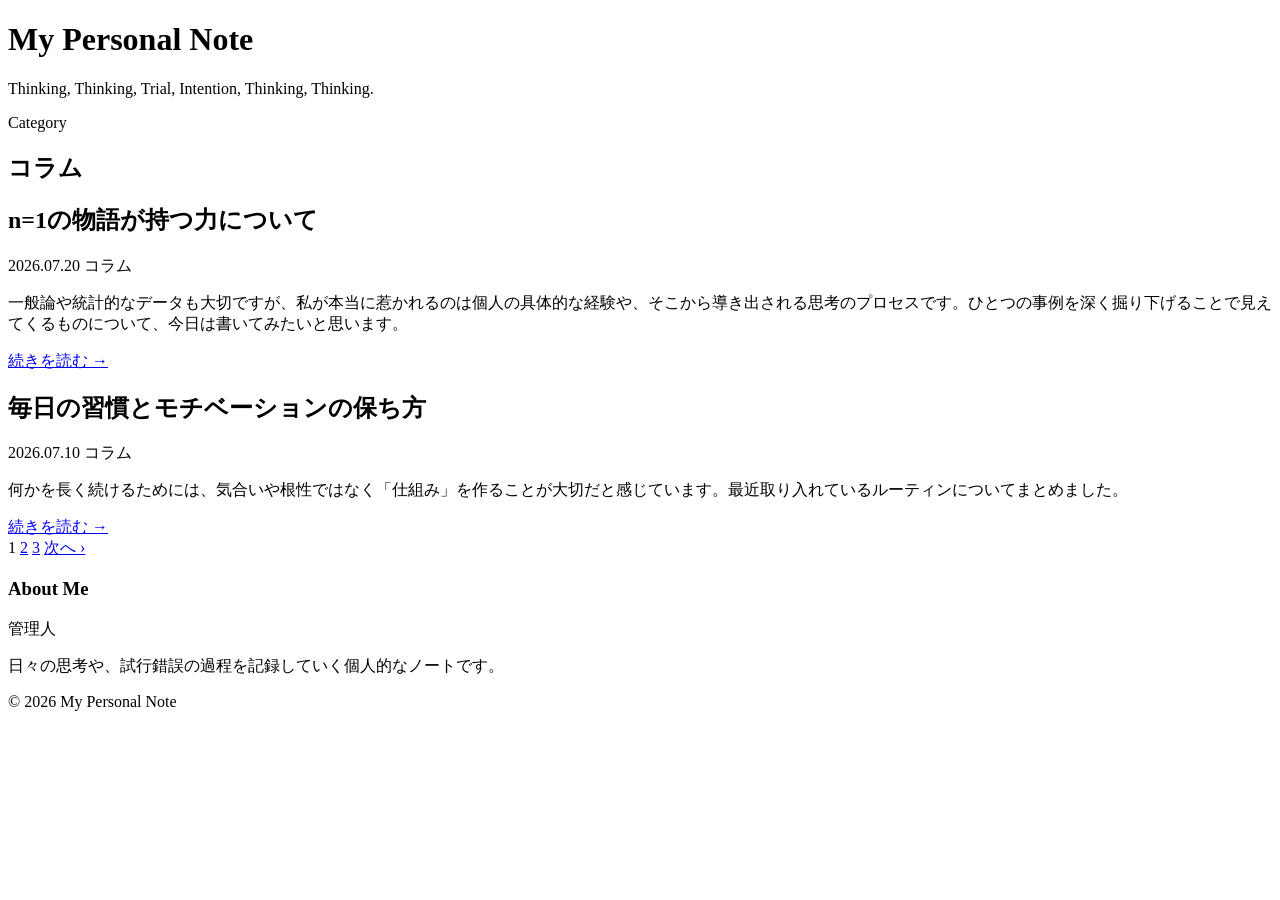
==== category/index.html @ 4e20d375 "URL" ====
<!DOCTYPE html>
<html lang="ja">
<head>
  <meta charset="UTF-8">
  <meta name="viewport" content="width=device-width, initial-scale=1.0">
  <title>カテゴリー: コラム - My Personal Note</title>
  <!-- 【重要】1つ上の階層にある style.css を読み込む -->
  <link rel="stylesheet" href="/testme/category/category.css">
</head>
<body>
  <!-- ヘッダー -->
  <header class="header__01">
    <div class="header-inner__02">
      <!-- 【重要】1つ上の階層にある index.html（トップページ）へ戻る -->
      <h1 class="blog-title__03"><a href="../index.html" style="color: inherit; text-decoration: none;">My Personal Note</a></h1>
      <p class="blog-subtitle__04">Thinking, Thinking, Trial, Intention, Thinking, Thinking.</p>
    </div>
  </header>

  <div class="wrapper__05">
    <!-- メインコンテンツ -->
    <main class="main-content__06">
      
      <!-- カテゴリーページ専用の見出し -->
      <div class="category-header__22">
        <span class="category-label__23">Category</span>
        <h2 class="category-name__24">コラム</h2>
      </div>
      
      <!-- 記事カード1 -->
      <article class="article-card__07">
        <h2 class="article-title__08">n=1の物語が持つ力について</h2>
        <div class="article-meta__09">
          <span class="date__10">2026.07.20</span>
          <span class="category__11">コラム</span>
        </div>
        <p class="article-excerpt__12">
          一般論や統計的なデータも大切ですが、私が本当に惹かれるのは個人の具体的な経験や、そこから導き出される思考のプロセスです。ひとつの事例を深く掘り下げることで見えてくるものについて、今日は書いてみたいと思います。
        </p>
        <a href="/testme/category/article.html" class="read-more__13">続きを読む &rarr;</a>
      </article>

      <!-- 記事カード2 -->
      <article class="article-card__07">
        <h2 class="article-title__08">毎日の習慣とモチベーションの保ち方</h2>
        <div class="article-meta__09">
          <span class="date__10">2026.07.10</span>
          <span class="category__11">コラム</span>
        </div>
        <p class="article-excerpt__12">
          何かを長く続けるためには、気合いや根性ではなく「仕組み」を作ることが大切だと感じています。最近取り入れているルーティンについてまとめました。
        </p>
        <a href="/testme/category/article.html" class="read-more__13">続きを読む &rarr;</a>
      </article>

      <!-- ページネーション -->
      <div class="pagination__25">
        <span class="page-current__26">1</span>
        <a href="#" class="page-link__27">2</a>
        <a href="#" class="page-link__27">3</a>
        <a href="#" class="page-link__27">次へ &rsaquo;</a>
      </div>

    </main>

    <!-- サイドバー -->
    <aside class="sidebar__14">
      <div class="profile-box__15">
        <h3 class="sidebar-title__16">About Me</h3>
        <div class="profile-icon__17"></div>
        <p class="profile-name__18">管理人</p>
        <p class="profile-text__19">
          日々の思考や、試行錯誤の過程を記録していく個人的なノートです。
        </p>
      </div>
    </aside>
  </div>

  <!-- フッター -->
  <footer class="footer__20">
    <p class="copyright__21">&copy; 2026 My Personal Note</p>
  </footer>
</body>
</html>
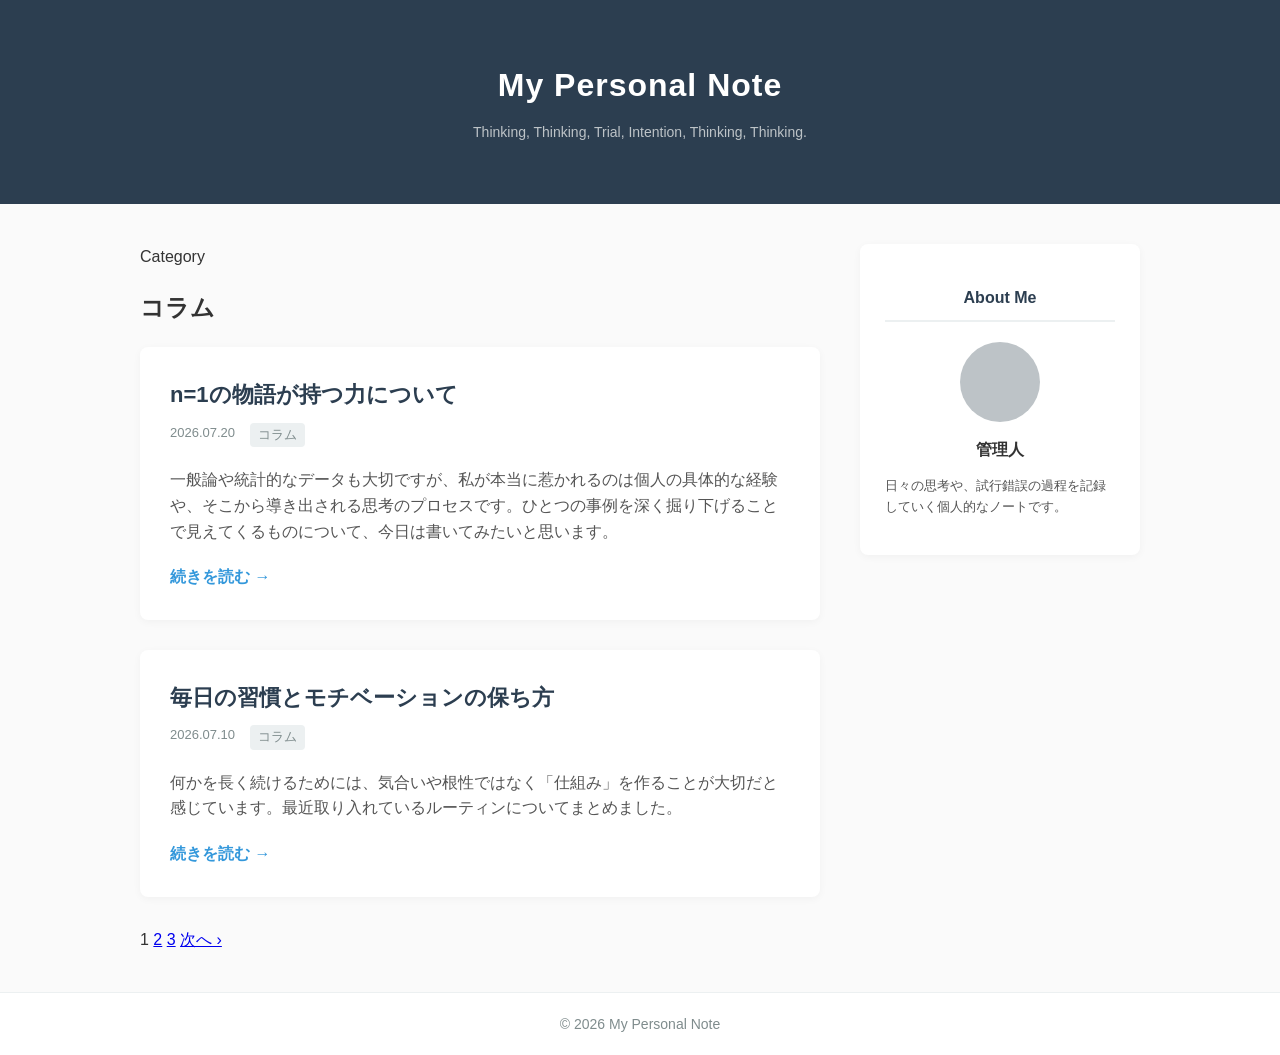
==== commit bf1aa9c6: "directry" ====
--- a/category/index.html
+++ b/category/index.html
@@ -5,7 +5,7 @@
   <meta name="viewport" content="width=device-width, initial-scale=1.0">
   <title>カテゴリー: コラム - My Personal Note</title>
   <!-- 【重要】1つ上の階層にある style.css を読み込む -->
-  <link rel="stylesheet" href="/testme/category/category.css">
+  <link rel="stylesheet" href="/../tes.css">
 </head>
 <body>
   <!-- ヘッダー -->
--- a/tes.css
+++ b/tes.css
@@ -0,0 +1,158 @@
+/* ベース設定 */
+body {
+  font-family: 'Helvetica Neue', Arial, 'Hiragino Kaku Gothic ProN', 'Hiragino Sans', Meiryo, sans-serif;
+  margin: 0;
+  padding: 0;
+  background-color: #fafafa;
+  color: #333;
+  line-height: 1.6;
+}
+
+/* ヘッダー */
+.header__01 {
+  background-color: #2c3e50;
+  color: #fff;
+  padding: 60px 0;
+  text-align: center;
+}
+
+.header-inner__02 {
+  max-width: 1000px;
+  margin: 0 auto;
+  padding: 0 20px;
+}
+
+.blog-title__03 {
+  font-size: 32px;
+  margin: 0 0 10px 0;
+  letter-spacing: 1px;
+}
+
+.blog-subtitle__04 {
+  font-size: 14px;
+  color: #bdc3c7;
+  margin: 0;
+}
+
+/* レイアウト（メインとサイドバーを横並びにする） */
+.wrapper__05 {
+  display: flex;
+  max-width: 1000px;
+  margin: 40px auto;
+  padding: 0 20px;
+  gap: 40px;
+}
+
+.main-content__06 {
+  flex: 1; /* メインを広く取る */
+}
+
+/* 記事カード */
+.article-card__07 {
+  background-color: #fff;
+  padding: 30px;
+  border-radius: 8px;
+  box-shadow: 0 2px 8px rgba(0,0,0,0.04);
+  margin-bottom: 30px;
+}
+
+.article-title__08 {
+  font-size: 22px;
+  margin: 0 0 10px 0;
+  color: #2c3e50;
+}
+
+.article-meta__09 {
+  display: flex;
+  gap: 15px;
+  font-size: 13px;
+  color: #7f8c8d;
+  margin-bottom: 20px;
+}
+
+.category__11 {
+  background-color: #ecf0f1;
+  padding: 2px 8px;
+  border-radius: 4px;
+}
+
+.article-excerpt__12 {
+  color: #555;
+  margin-bottom: 20px;
+}
+
+.read-more__13 {
+  display: inline-block;
+  color: #3498db;
+  text-decoration: none;
+  font-weight: bold;
+}
+
+.read-more__13:hover {
+  text-decoration: underline;
+}
+
+/* サイドバー */
+.sidebar__14 {
+  width: 280px; /* サイドバーの幅を固定 */
+}
+
+.profile-box__15 {
+  background-color: #fff;
+  padding: 25px;
+  border-radius: 8px;
+  box-shadow: 0 2px 8px rgba(0,0,0,0.04);
+  text-align: center;
+}
+
+.sidebar-title__16 {
+  font-size: 16px;
+  border-bottom: 2px solid #ecf0f1;
+  padding-bottom: 10px;
+  margin-bottom: 20px;
+  color: #2c3e50;
+}
+
+.profile-icon__17 {
+  width: 80px;
+  height: 80px;
+  background-color: #bdc3c7;
+  border-radius: 50%;
+  margin: 0 auto 15px auto;
+}
+
+.profile-name__18 {
+  font-weight: bold;
+  margin: 0 0 10px 0;
+}
+
+.profile-text__19 {
+  font-size: 13px;
+  color: #555;
+  text-align: left;
+}
+
+/* フッター */
+.footer__20 {
+  text-align: center;
+  padding: 20px;
+  background-color: #fff;
+  color: #7f8c8d;
+  border-top: 1px solid #ecf0f1;
+  margin-top: 40px;
+}
+
+.copyright__21 {
+  margin: 0;
+  font-size: 14px;
+}
+
+/* スマホ表示用（画面が狭いときは縦並びにする） */
+@media (max-width: 768px) {
+  .wrapper__05 {
+    flex-direction: column;
+  }
+  .sidebar__14 {
+    width: 100%;
+  }
+}
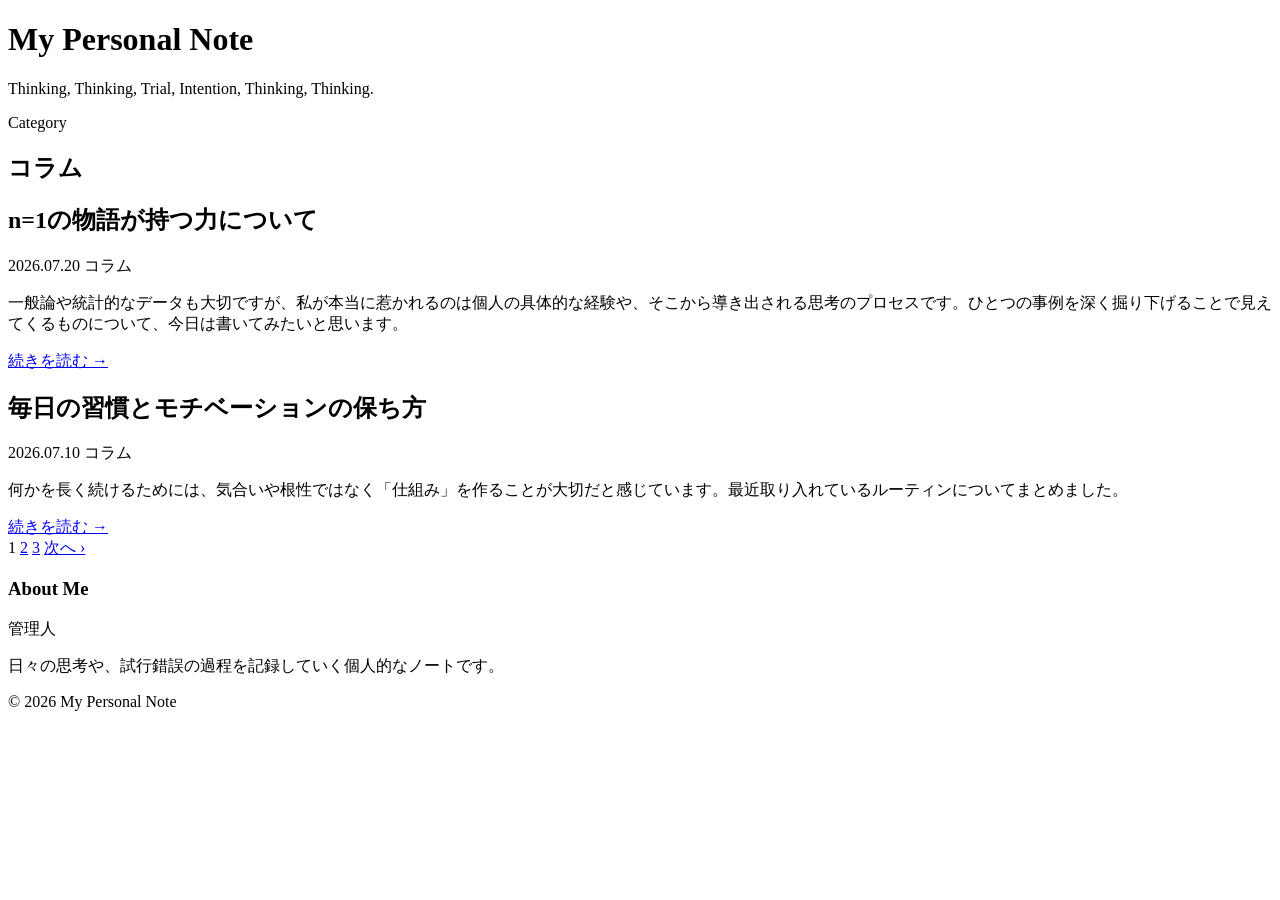
==== commit 0198455c: "index" ====
--- a/category/index.html
+++ b/category/index.html
@@ -5,14 +5,14 @@
   <meta name="viewport" content="width=device-width, initial-scale=1.0">
   <title>カテゴリー: コラム - My Personal Note</title>
   <!-- 【重要】1つ上の階層にある style.css を読み込む -->
-  <link rel="stylesheet" href="/../tes.css">
+  <link rel="stylesheet" href="/testme/tes.css">
 </head>
 <body>
   <!-- ヘッダー -->
   <header class="header__01">
     <div class="header-inner__02">
       <!-- 【重要】1つ上の階層にある index.html（トップページ）へ戻る -->
-      <h1 class="blog-title__03"><a href="../index.html" style="color: inherit; text-decoration: none;">My Personal Note</a></h1>
+      <h1 class="blog-title__03"><a href="/index.html" style="color: inherit; text-decoration: none;">My Personal Note</a></h1>
       <p class="blog-subtitle__04">Thinking, Thinking, Trial, Intention, Thinking, Thinking.</p>
     </div>
   </header>
@@ -37,7 +37,7 @@
         <p class="article-excerpt__12">
           一般論や統計的なデータも大切ですが、私が本当に惹かれるのは個人の具体的な経験や、そこから導き出される思考のプロセスです。ひとつの事例を深く掘り下げることで見えてくるものについて、今日は書いてみたいと思います。
         </p>
-        <a href="/testme/category/article.html" class="read-more__13">続きを読む &rarr;</a>
+        <a href="/colum/index.html" class="read-more__13">続きを読む &rarr;</a>
       </article>
 
       <!-- 記事カード2 -->
@@ -50,7 +50,7 @@
         <p class="article-excerpt__12">
           何かを長く続けるためには、気合いや根性ではなく「仕組み」を作ることが大切だと感じています。最近取り入れているルーティンについてまとめました。
         </p>
-        <a href="/testme/category/article.html" class="read-more__13">続きを読む &rarr;</a>
+        <a href="/colum/index.html" class="read-more__13">続きを読む &rarr;</a>
       </article>
 
       <!-- ページネーション -->
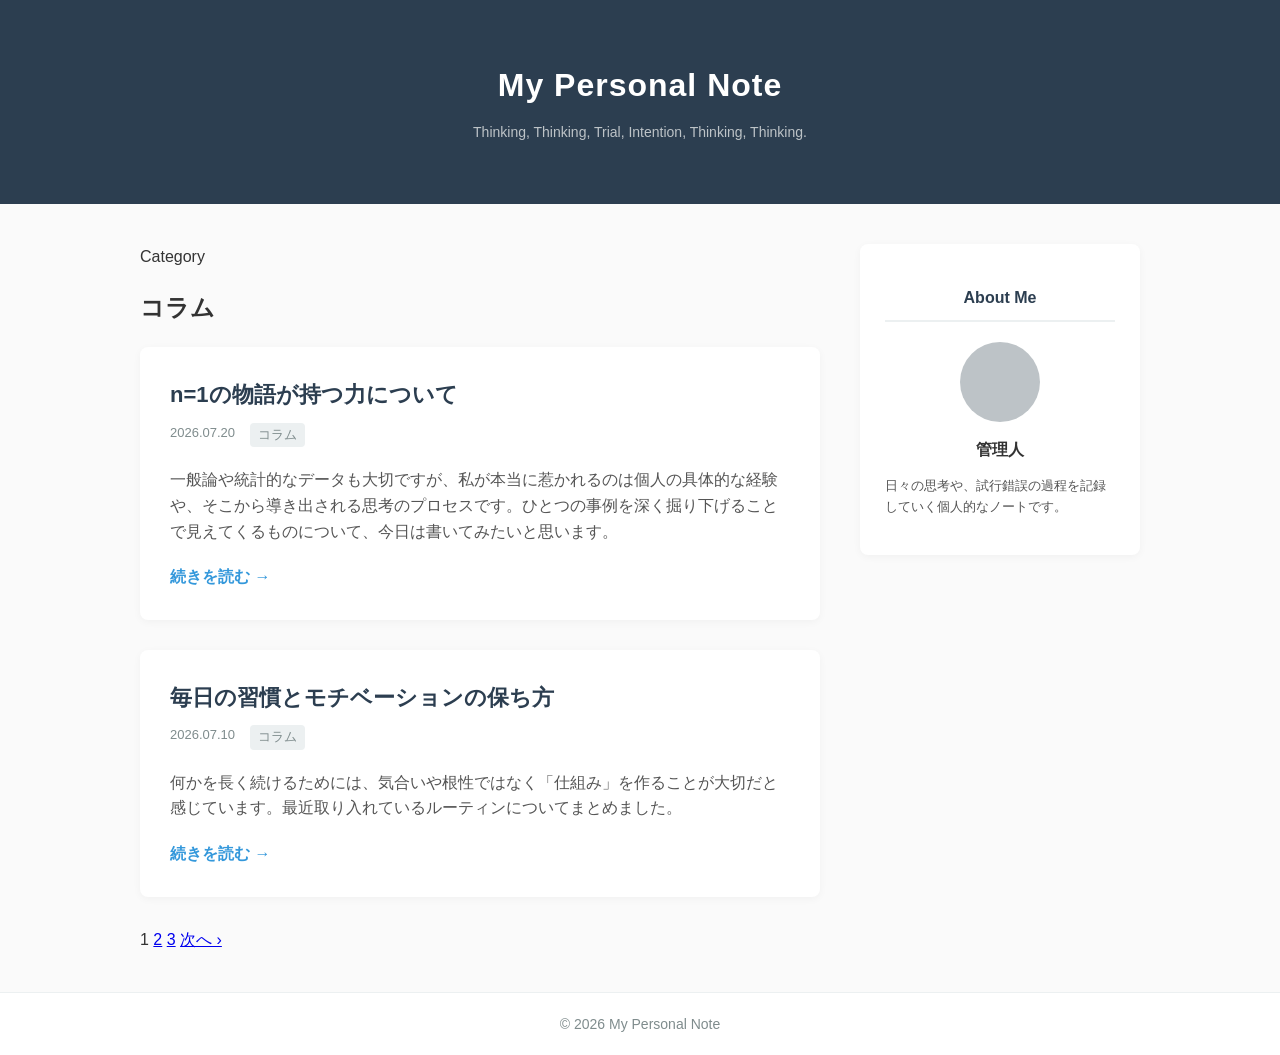
==== commit d31e55b3: "url" ====
--- a/category/index.html
+++ b/category/index.html
@@ -5,7 +5,7 @@
   <meta name="viewport" content="width=device-width, initial-scale=1.0">
   <title>カテゴリー: コラム - My Personal Note</title>
   <!-- 【重要】1つ上の階層にある style.css を読み込む -->
-  <link rel="stylesheet" href="/testme/tes.css">
+  <link rel="stylesheet" href="/../tes.css">
 </head>
 <body>
   <!-- ヘッダー -->
@@ -37,7 +37,7 @@
         <p class="article-excerpt__12">
           一般論や統計的なデータも大切ですが、私が本当に惹かれるのは個人の具体的な経験や、そこから導き出される思考のプロセスです。ひとつの事例を深く掘り下げることで見えてくるものについて、今日は書いてみたいと思います。
         </p>
-        <a href="/colum/index.html" class="read-more__13">続きを読む &rarr;</a>
+        <a href="/category/colum/index.html" class="read-more__13">続きを読む &rarr;</a>
       </article>
 
       <!-- 記事カード2 -->
@@ -50,7 +50,7 @@
         <p class="article-excerpt__12">
           何かを長く続けるためには、気合いや根性ではなく「仕組み」を作ることが大切だと感じています。最近取り入れているルーティンについてまとめました。
         </p>
-        <a href="/colum/index.html" class="read-more__13">続きを読む &rarr;</a>
+        <a href="/category/colum/index.html" class="read-more__13">続きを読む &rarr;</a>
       </article>
 
       <!-- ページネーション -->
--- a/tes.css
+++ b/tes.css
@@ -0,0 +1,158 @@
+/* ベース設定 */
+body {
+  font-family: 'Helvetica Neue', Arial, 'Hiragino Kaku Gothic ProN', 'Hiragino Sans', Meiryo, sans-serif;
+  margin: 0;
+  padding: 0;
+  background-color: #fafafa;
+  color: #333;
+  line-height: 1.6;
+}
+
+/* ヘッダー */
+.header__01 {
+  background-color: #2c3e50;
+  color: #fff;
+  padding: 60px 0;
+  text-align: center;
+}
+
+.header-inner__02 {
+  max-width: 1000px;
+  margin: 0 auto;
+  padding: 0 20px;
+}
+
+.blog-title__03 {
+  font-size: 32px;
+  margin: 0 0 10px 0;
+  letter-spacing: 1px;
+}
+
+.blog-subtitle__04 {
+  font-size: 14px;
+  color: #bdc3c7;
+  margin: 0;
+}
+
+/* レイアウト（メインとサイドバーを横並びにする） */
+.wrapper__05 {
+  display: flex;
+  max-width: 1000px;
+  margin: 40px auto;
+  padding: 0 20px;
+  gap: 40px;
+}
+
+.main-content__06 {
+  flex: 1; /* メインを広く取る */
+}
+
+/* 記事カード */
+.article-card__07 {
+  background-color: #fff;
+  padding: 30px;
+  border-radius: 8px;
+  box-shadow: 0 2px 8px rgba(0,0,0,0.04);
+  margin-bottom: 30px;
+}
+
+.article-title__08 {
+  font-size: 22px;
+  margin: 0 0 10px 0;
+  color: #2c3e50;
+}
+
+.article-meta__09 {
+  display: flex;
+  gap: 15px;
+  font-size: 13px;
+  color: #7f8c8d;
+  margin-bottom: 20px;
+}
+
+.category__11 {
+  background-color: #ecf0f1;
+  padding: 2px 8px;
+  border-radius: 4px;
+}
+
+.article-excerpt__12 {
+  color: #555;
+  margin-bottom: 20px;
+}
+
+.read-more__13 {
+  display: inline-block;
+  color: #3498db;
+  text-decoration: none;
+  font-weight: bold;
+}
+
+.read-more__13:hover {
+  text-decoration: underline;
+}
+
+/* サイドバー */
+.sidebar__14 {
+  width: 280px; /* サイドバーの幅を固定 */
+}
+
+.profile-box__15 {
+  background-color: #fff;
+  padding: 25px;
+  border-radius: 8px;
+  box-shadow: 0 2px 8px rgba(0,0,0,0.04);
+  text-align: center;
+}
+
+.sidebar-title__16 {
+  font-size: 16px;
+  border-bottom: 2px solid #ecf0f1;
+  padding-bottom: 10px;
+  margin-bottom: 20px;
+  color: #2c3e50;
+}
+
+.profile-icon__17 {
+  width: 80px;
+  height: 80px;
+  background-color: #bdc3c7;
+  border-radius: 50%;
+  margin: 0 auto 15px auto;
+}
+
+.profile-name__18 {
+  font-weight: bold;
+  margin: 0 0 10px 0;
+}
+
+.profile-text__19 {
+  font-size: 13px;
+  color: #555;
+  text-align: left;
+}
+
+/* フッター */
+.footer__20 {
+  text-align: center;
+  padding: 20px;
+  background-color: #fff;
+  color: #7f8c8d;
+  border-top: 1px solid #ecf0f1;
+  margin-top: 40px;
+}
+
+.copyright__21 {
+  margin: 0;
+  font-size: 14px;
+}
+
+/* スマホ表示用（画面が狭いときは縦並びにする） */
+@media (max-width: 768px) {
+  .wrapper__05 {
+    flex-direction: column;
+  }
+  .sidebar__14 {
+    width: 100%;
+  }
+}
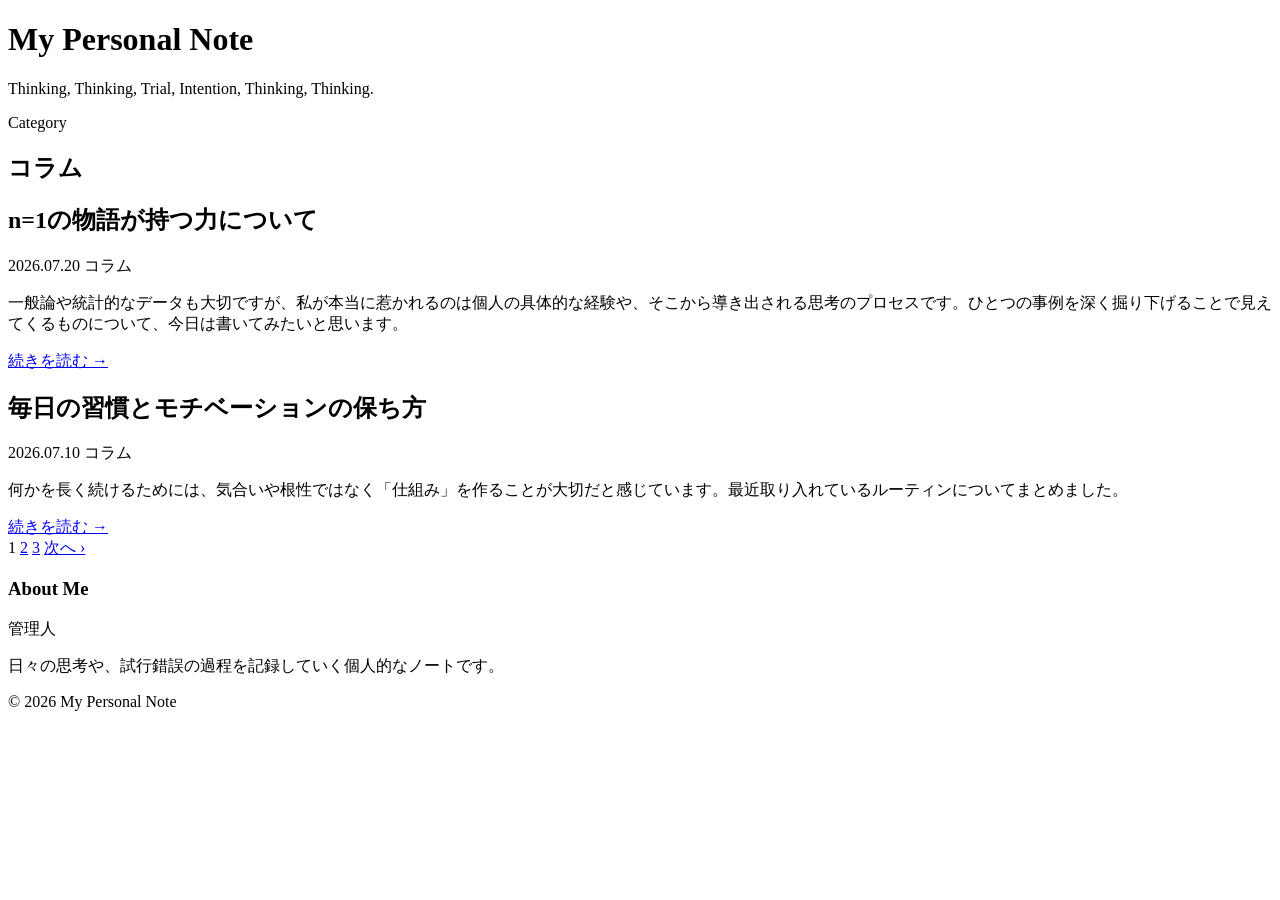
==== commit d10b0efc: "URL" ====
--- a/category/index.html
+++ b/category/index.html
@@ -5,7 +5,7 @@
   <meta name="viewport" content="width=device-width, initial-scale=1.0">
   <title>カテゴリー: コラム - My Personal Note</title>
   <!-- 【重要】1つ上の階層にある style.css を読み込む -->
-  <link rel="stylesheet" href="/../tes.css">
+  <link rel="stylesheet" href="/testme/tes.css">
 </head>
 <body>
   <!-- ヘッダー -->
@@ -37,7 +37,7 @@
         <p class="article-excerpt__12">
           一般論や統計的なデータも大切ですが、私が本当に惹かれるのは個人の具体的な経験や、そこから導き出される思考のプロセスです。ひとつの事例を深く掘り下げることで見えてくるものについて、今日は書いてみたいと思います。
         </p>
-        <a href="/category/colum/index.html" class="read-more__13">続きを読む &rarr;</a>
+        <a href="/testme/category/colum/index.html" class="read-more__13">続きを読む &rarr;</a>
       </article>
 
       <!-- 記事カード2 -->
@@ -50,7 +50,7 @@
         <p class="article-excerpt__12">
           何かを長く続けるためには、気合いや根性ではなく「仕組み」を作ることが大切だと感じています。最近取り入れているルーティンについてまとめました。
         </p>
-        <a href="/category/colum/index.html" class="read-more__13">続きを読む &rarr;</a>
+        <a href="/testme/category/colum/index.html" class="read-more__13">続きを読む &rarr;</a>
       </article>
 
       <!-- ページネーション -->
